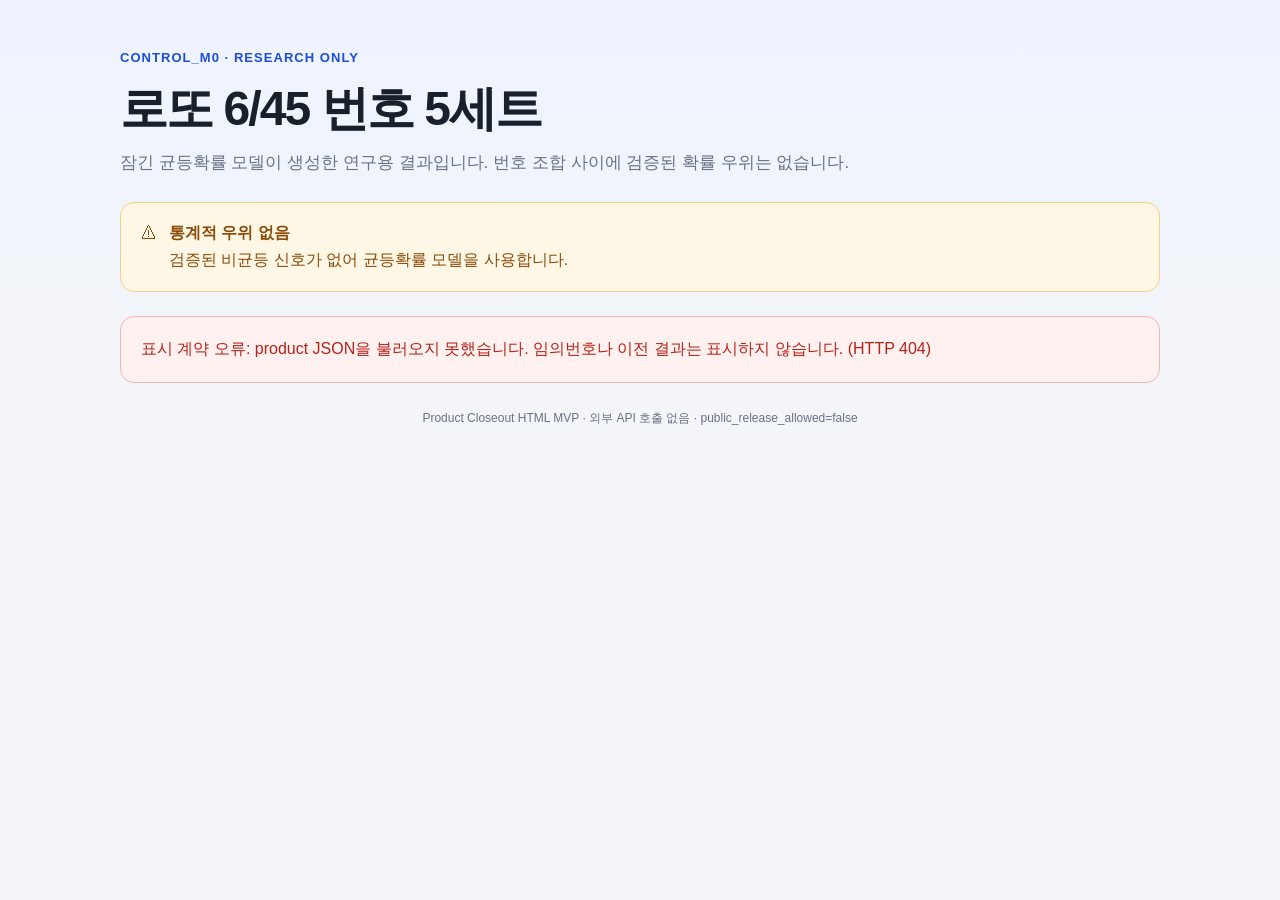
==== public/index.html @ 9304e56a "Add C3 HTML MVP" ====
<!doctype html>
<html lang="ko">
<head>
  <meta charset="utf-8">
  <meta name="viewport" content="width=device-width, initial-scale=1">
  <title>로또 6/45 연구형 번호 생성기</title>
  <style>
    :root {
      color-scheme: light;
      --bg: #f3f5f8;
      --panel: #ffffff;
      --text: #18202b;
      --muted: #687384;
      --line: #dfe4eb;
      --accent: #1d4ed8;
      --accent-soft: #e8efff;
      --warn: #8a4b08;
      --warn-bg: #fff7e6;
      --danger: #b42318;
      --danger-bg: #fff1f0;
      --radius: 18px;
      --shadow: 0 18px 50px rgba(20, 29, 43, 0.08);
    }

    * { box-sizing: border-box; }

    body {
      margin: 0;
      min-height: 100vh;
      background: linear-gradient(180deg, #eef3ff 0, var(--bg) 360px);
      color: var(--text);
      font-family: -apple-system, BlinkMacSystemFont, "Segoe UI", "Noto Sans KR", sans-serif;
      line-height: 1.55;
    }

    main {
      width: min(1040px, calc(100% - 32px));
      margin: 0 auto;
      padding: 48px 0 64px;
    }

    .hero {
      display: grid;
      gap: 14px;
      margin-bottom: 26px;
    }

    .eyebrow {
      margin: 0;
      color: var(--accent);
      font-size: 13px;
      font-weight: 800;
      letter-spacing: 0.08em;
      text-transform: uppercase;
    }

    h1 {
      margin: 0;
      font-size: clamp(30px, 5vw, 48px);
      line-height: 1.12;
      letter-spacing: -0.04em;
    }

    .hero-copy {
      max-width: 760px;
      margin: 0;
      color: var(--muted);
      font-size: 17px;
    }

    .status-banner {
      display: flex;
      align-items: flex-start;
      gap: 12px;
      margin: 24px 0;
      padding: 18px 20px;
      border: 1px solid #f1d18d;
      border-radius: 14px;
      background: var(--warn-bg);
      color: var(--warn);
    }

    .status-banner strong { display: block; margin-bottom: 2px; }

    .panel {
      margin-top: 18px;
      padding: clamp(20px, 4vw, 32px);
      border: 1px solid rgba(207, 215, 225, 0.9);
      border-radius: var(--radius);
      background: var(--panel);
      box-shadow: var(--shadow);
    }

    .panel-head {
      display: flex;
      justify-content: space-between;
      align-items: flex-end;
      gap: 16px;
      margin-bottom: 22px;
    }

    .panel-head h2 {
      margin: 0;
      font-size: 22px;
      letter-spacing: -0.025em;
    }

    .target {
      color: var(--muted);
      font-size: 14px;
      white-space: nowrap;
    }

    .sets {
      display: grid;
      gap: 12px;
    }

    .set-row {
      display: grid;
      grid-template-columns: 48px 1fr;
      align-items: center;
      gap: 16px;
      padding: 18px;
      border: 1px solid var(--line);
      border-radius: 14px;
      background: #fbfcfe;
    }

    .rank {
      display: grid;
      place-items: center;
      width: 44px;
      height: 44px;
      border-radius: 12px;
      background: var(--accent-soft);
      color: var(--accent);
      font-size: 14px;
      font-weight: 800;
    }

    .balls {
      display: flex;
      flex-wrap: wrap;
      gap: 10px;
    }

    .ball {
      display: inline-grid;
      place-items: center;
      width: 44px;
      height: 44px;
      border: 1px solid #ced6e2;
      border-radius: 50%;
      background: #fff;
      font-size: 16px;
      font-weight: 800;
      font-variant-numeric: tabular-nums;
    }

    .meta-grid {
      display: grid;
      grid-template-columns: repeat(2, minmax(0, 1fr));
      gap: 12px;
    }

    .meta-item {
      padding: 16px;
      border: 1px solid var(--line);
      border-radius: 12px;
      background: #fbfcfe;
    }

    .meta-label {
      display: block;
      margin-bottom: 5px;
      color: var(--muted);
      font-size: 12px;
      font-weight: 700;
    }

    .meta-value {
      display: block;
      overflow-wrap: anywhere;
      font-size: 14px;
      font-weight: 700;
    }

    .hash {
      font-family: ui-monospace, SFMono-Regular, Menlo, Consolas, monospace;
      font-size: 12px;
      font-weight: 600;
    }

    .disclaimer {
      margin-top: 18px;
      padding: 18px;
      border-radius: 14px;
      background: #f6f7f9;
      color: #555f6d;
      font-size: 14px;
    }

    .error {
      padding: 20px;
      border: 1px solid #f2b8b5;
      border-radius: 14px;
      background: var(--danger-bg);
      color: var(--danger);
    }

    .hidden { display: none !important; }

    footer {
      margin-top: 26px;
      color: var(--muted);
      font-size: 12px;
      text-align: center;
    }

    @media (max-width: 680px) {
      main { width: min(100% - 20px, 1040px); padding-top: 28px; }
      .panel-head { align-items: flex-start; flex-direction: column; }
      .set-row { grid-template-columns: 38px 1fr; gap: 10px; padding: 14px; }
      .rank { width: 36px; height: 36px; border-radius: 10px; }
      .ball { width: 38px; height: 38px; font-size: 15px; }
      .balls { gap: 7px; }
      .meta-grid { grid-template-columns: 1fr; }
    }
  </style>
</head>
<body>
  <main>
    <header class="hero">
      <p class="eyebrow">CONTROL_M0 · Research Only</p>
      <h1>로또 6/45 번호 5세트</h1>
      <p class="hero-copy">잠긴 균등확률 모델이 생성한 연구용 결과입니다. 번호 조합 사이에 검증된 확률 우위는 없습니다.</p>
    </header>

    <section class="status-banner" aria-label="통계적 우위 고지">
      <div aria-hidden="true">⚠</div>
      <div>
        <strong>통계적 우위 없음</strong>
        검증된 비균등 신호가 없어 균등확률 모델을 사용합니다.
      </div>
    </section>

    <div id="error" class="error hidden" role="alert"></div>

    <section id="content" class="hidden">
      <div class="panel">
        <div class="panel-head">
          <h2>생성된 후보세트</h2>
          <span id="target" class="target"></span>
        </div>
        <div id="sets" class="sets" aria-live="polite"></div>
      </div>

      <div class="panel">
        <div class="panel-head">
          <h2>결과 정보</h2>
        </div>
        <div class="meta-grid">
          <div class="meta-item"><span class="meta-label">모델 / 계약</span><span id="model" class="meta-value"></span></div>
          <div class="meta-item"><span class="meta-label">데이터 범위</span><span id="data-range" class="meta-value">1~1230회</span></div>
          <div class="meta-item"><span class="meta-label">데이터 상태</span><span id="data-status" class="meta-value">내부 자동검사 완료 (auto_checked)</span></div>
          <div class="meta-item"><span class="meta-label">공식 전수 대조 잠금</span><span class="meta-value">미완료 (officially_locked=false)</span></div>
          <div class="meta-item"><span class="meta-label">생성시각</span><span id="generated-at" class="meta-value"></span></div>
          <div class="meta-item"><span class="meta-label">적용 사유</span><span id="reason" class="meta-value"></span></div>
          <div class="meta-item" style="grid-column: 1 / -1"><span class="meta-label">Prediction Hash</span><span id="prediction-hash" class="meta-value hash"></span></div>
        </div>
        <div class="disclaimer">
          이 결과는 연구용 번호 생성 결과이며 당첨번호를 예측하거나 당첨확률 향상을 보장하지 않습니다. 공식 전수 대조 잠금과 prospective validation은 완료되지 않았습니다.
        </div>
      </div>
    </section>

    <footer>Product Closeout HTML MVP · 외부 API 호출 없음 · public_release_allowed=false</footer>
  </main>

  <script>
    "use strict";

    const EXPECTED_REASON = "no_validated_nonuniform_signal";
    const EXPECTED_WEIGHTS = { M0: 1, M1: 0, M2: 0, M3: 0, M4: 0 };

    function fail(message) {
      document.getElementById("content").classList.add("hidden");
      const error = document.getElementById("error");
      error.textContent = `표시 계약 오류: ${message}`;
      error.classList.remove("hidden");
      throw new Error(message);
    }

    function validate(payload) {
      if (!payload || typeof payload !== "object") fail("product JSON이 없습니다.");
      if (payload.final_distribution !== "M0_ONLY") fail("M0_ONLY 분포가 아닙니다.");
      if (payload.statistical_edge !== false) fail("statistical_edge가 false가 아닙니다.");
      if (payload.reason !== EXPECTED_REASON) fail("고정 사유가 일치하지 않습니다.");
      if (payload.research_only !== true || payload.public_release_allowed !== false) fail("연구용 공개 제한이 일치하지 않습니다.");

      for (const [key, value] of Object.entries(EXPECTED_WEIGHTS)) {
        if (payload.product_weights?.[key] !== value) fail(`제품 가중치 ${key}가 잠금값과 다릅니다.`);
      }

      const sets = payload.candidate_sets;
      if (!Array.isArray(sets) || sets.length !== 5) fail("후보세트가 정확히 5개가 아닙니다.");
      const identities = new Set();
      for (const item of sets) {
        if (!Array.isArray(item.numbers) || item.numbers.length !== 6) fail("각 후보세트는 정확히 6개 번호여야 합니다.");
        if (item.lift_vs_uniform !== 1) fail("균등확률 lift가 1.0이 아닙니다.");
        const sorted = [...item.numbers].sort((a, b) => a - b);
        if (item.numbers.some((number, index) => number !== sorted[index])) fail("번호가 오름차순이 아닙니다.");
        if (new Set(item.numbers).size !== 6) fail("세트 내부에 중복번호가 있습니다.");
        if (item.numbers.some(number => !Number.isInteger(number) || number < 1 || number > 45)) fail("번호 범위가 1~45가 아닙니다.");
        const identity = item.numbers.join("-");
        if (identities.has(identity)) fail("후보세트가 중복됩니다.");
        identities.add(identity);
      }
      if (!payload.hashes?.prediction_hash) fail("prediction hash가 없습니다.");
      if (!payload.versions?.data_version || !payload.versions?.model_version) fail("버전 정보가 없습니다.");
      return payload;
    }

    function render(payload) {
      document.getElementById("target").textContent = `대상 ${payload.target_draw_no}회 · 입력 ${payload.input_last_draw}회까지`;
      document.getElementById("model").textContent = `${payload.versions.model_version} / ${payload.contract_version}`;
      document.getElementById("generated-at").textContent = payload.generated_at;
      document.getElementById("reason").textContent = payload.reason;
      document.getElementById("prediction-hash").textContent = payload.hashes.prediction_hash;

      const sets = document.getElementById("sets");
      sets.replaceChildren();
      for (const item of payload.candidate_sets) {
        const row = document.createElement("article");
        row.className = "set-row";
        const rank = document.createElement("div");
        rank.className = "rank";
        rank.textContent = `${item.rank}세트`;
        const balls = document.createElement("div");
        balls.className = "balls";
        for (const number of item.numbers) {
          const ball = document.createElement("span");
          ball.className = "ball";
          ball.textContent = String(number);
          balls.appendChild(ball);
        }
        row.append(rank, balls);
        sets.appendChild(row);
      }
      document.getElementById("content").classList.remove("hidden");
    }

    fetch("./product-prediction.json", { cache: "no-store" })
      .then(response => {
        if (!response.ok) throw new Error(`HTTP ${response.status}`);
        return response.json();
      })
      .then(validate)
      .then(render)
      .catch(error => {
        if (!document.getElementById("error").classList.contains("hidden")) return;
        fail(`product JSON을 불러오지 못했습니다. 임의번호나 이전 결과는 표시하지 않습니다. (${error.message})`);
      });
  </script>
</body>
</html>
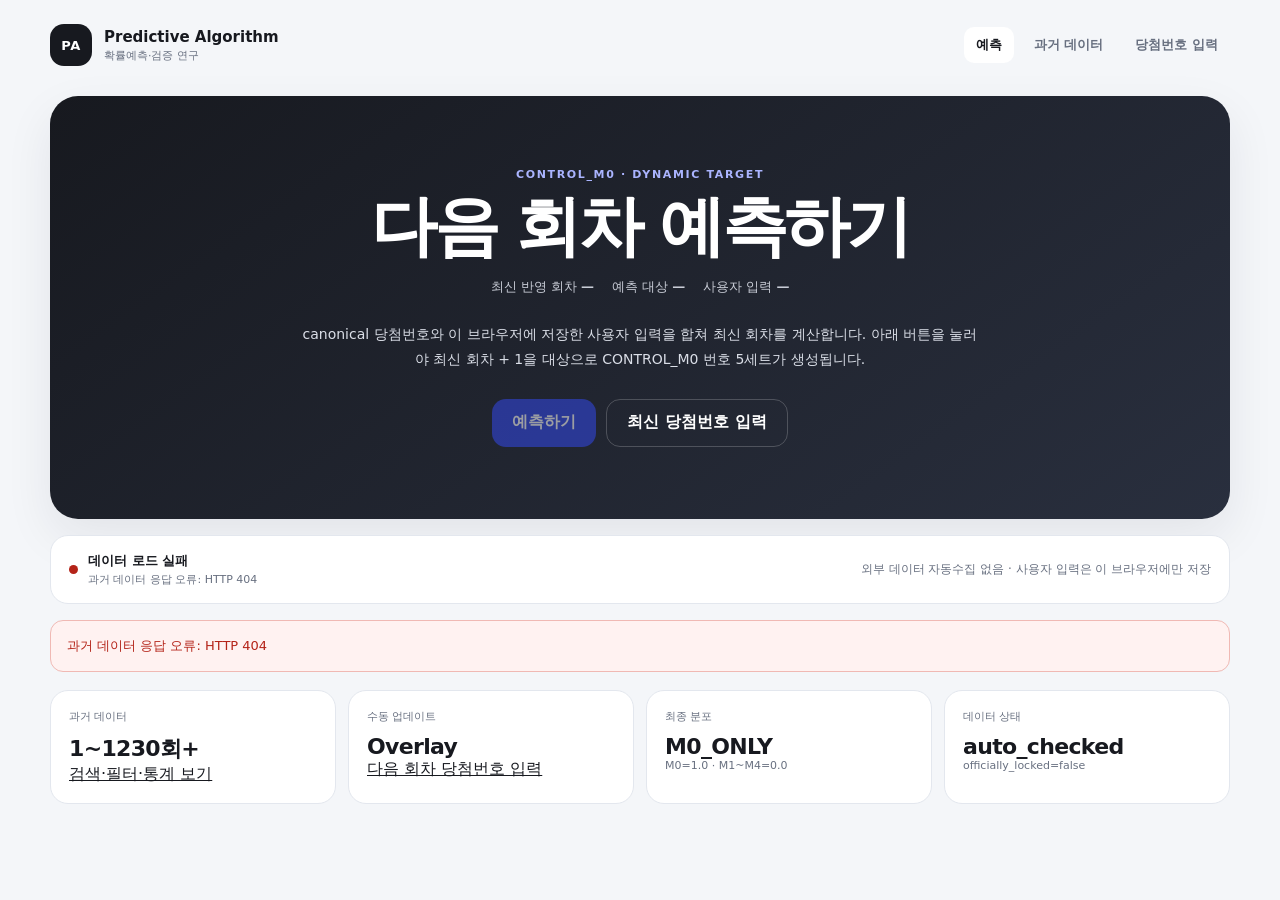
==== commit d55e00ed: "Restore full home and click-to-predict flow" ====
--- a/public/index.html
+++ b/public/index.html
@@ -3,365 +3,79 @@
 <head>
   <meta charset="utf-8">
   <meta name="viewport" content="width=device-width, initial-scale=1">
-  <title>로또 6/45 연구형 번호 생성기</title>
-  <style>
-    :root {
-      color-scheme: light;
-      --bg: #f3f5f8;
-      --panel: #ffffff;
-      --text: #18202b;
-      --muted: #687384;
-      --line: #dfe4eb;
-      --accent: #1d4ed8;
-      --accent-soft: #e8efff;
-      --warn: #8a4b08;
-      --warn-bg: #fff7e6;
-      --danger: #b42318;
-      --danger-bg: #fff1f0;
-      --radius: 18px;
-      --shadow: 0 18px 50px rgba(20, 29, 43, 0.08);
-    }
-
-    * { box-sizing: border-box; }
-
-    body {
-      margin: 0;
-      min-height: 100vh;
-      background: linear-gradient(180deg, #eef3ff 0, var(--bg) 360px);
-      color: var(--text);
-      font-family: -apple-system, BlinkMacSystemFont, "Segoe UI", "Noto Sans KR", sans-serif;
-      line-height: 1.55;
-    }
-
-    main {
-      width: min(1040px, calc(100% - 32px));
-      margin: 0 auto;
-      padding: 48px 0 64px;
-    }
-
-    .hero {
-      display: grid;
-      gap: 14px;
-      margin-bottom: 26px;
-    }
-
-    .eyebrow {
-      margin: 0;
-      color: var(--accent);
-      font-size: 13px;
-      font-weight: 800;
-      letter-spacing: 0.08em;
-      text-transform: uppercase;
-    }
-
-    h1 {
-      margin: 0;
-      font-size: clamp(30px, 5vw, 48px);
-      line-height: 1.12;
-      letter-spacing: -0.04em;
-    }
-
-    .hero-copy {
-      max-width: 760px;
-      margin: 0;
-      color: var(--muted);
-      font-size: 17px;
-    }
-
-    .status-banner {
-      display: flex;
-      align-items: flex-start;
-      gap: 12px;
-      margin: 24px 0;
-      padding: 18px 20px;
-      border: 1px solid #f1d18d;
-      border-radius: 14px;
-      background: var(--warn-bg);
-      color: var(--warn);
-    }
-
-    .status-banner strong { display: block; margin-bottom: 2px; }
-
-    .panel {
-      margin-top: 18px;
-      padding: clamp(20px, 4vw, 32px);
-      border: 1px solid rgba(207, 215, 225, 0.9);
-      border-radius: var(--radius);
-      background: var(--panel);
-      box-shadow: var(--shadow);
-    }
-
-    .panel-head {
-      display: flex;
-      justify-content: space-between;
-      align-items: flex-end;
-      gap: 16px;
-      margin-bottom: 22px;
-    }
-
-    .panel-head h2 {
-      margin: 0;
-      font-size: 22px;
-      letter-spacing: -0.025em;
-    }
-
-    .target {
-      color: var(--muted);
-      font-size: 14px;
-      white-space: nowrap;
-    }
-
-    .sets {
-      display: grid;
-      gap: 12px;
-    }
-
-    .set-row {
-      display: grid;
-      grid-template-columns: 48px 1fr;
-      align-items: center;
-      gap: 16px;
-      padding: 18px;
-      border: 1px solid var(--line);
-      border-radius: 14px;
-      background: #fbfcfe;
-    }
-
-    .rank {
-      display: grid;
-      place-items: center;
-      width: 44px;
-      height: 44px;
-      border-radius: 12px;
-      background: var(--accent-soft);
-      color: var(--accent);
-      font-size: 14px;
-      font-weight: 800;
-    }
-
-    .balls {
-      display: flex;
-      flex-wrap: wrap;
-      gap: 10px;
-    }
-
-    .ball {
-      display: inline-grid;
-      place-items: center;
-      width: 44px;
-      height: 44px;
-      border: 1px solid #ced6e2;
-      border-radius: 50%;
-      background: #fff;
-      font-size: 16px;
-      font-weight: 800;
-      font-variant-numeric: tabular-nums;
-    }
-
-    .meta-grid {
-      display: grid;
-      grid-template-columns: repeat(2, minmax(0, 1fr));
-      gap: 12px;
-    }
-
-    .meta-item {
-      padding: 16px;
-      border: 1px solid var(--line);
-      border-radius: 12px;
-      background: #fbfcfe;
-    }
-
-    .meta-label {
-      display: block;
-      margin-bottom: 5px;
-      color: var(--muted);
-      font-size: 12px;
-      font-weight: 700;
-    }
-
-    .meta-value {
-      display: block;
-      overflow-wrap: anywhere;
-      font-size: 14px;
-      font-weight: 700;
-    }
-
-    .hash {
-      font-family: ui-monospace, SFMono-Regular, Menlo, Consolas, monospace;
-      font-size: 12px;
-      font-weight: 600;
-    }
-
-    .disclaimer {
-      margin-top: 18px;
-      padding: 18px;
-      border-radius: 14px;
-      background: #f6f7f9;
-      color: #555f6d;
-      font-size: 14px;
-    }
-
-    .error {
-      padding: 20px;
-      border: 1px solid #f2b8b5;
-      border-radius: 14px;
-      background: var(--danger-bg);
-      color: var(--danger);
-    }
-
-    .hidden { display: none !important; }
-
-    footer {
-      margin-top: 26px;
-      color: var(--muted);
-      font-size: 12px;
-      text-align: center;
-    }
-
-    @media (max-width: 680px) {
-      main { width: min(100% - 20px, 1040px); padding-top: 28px; }
-      .panel-head { align-items: flex-start; flex-direction: column; }
-      .set-row { grid-template-columns: 38px 1fr; gap: 10px; padding: 14px; }
-      .rank { width: 36px; height: 36px; border-radius: 10px; }
-      .ball { width: 38px; height: 38px; font-size: 15px; }
-      .balls { gap: 7px; }
-      .meta-grid { grid-template-columns: 1fr; }
-    }
-  </style>
+  <meta name="description" content="로또 6/45 CONTROL_M0 연구형 번호 생성기">
+  <title>Predictive Algorithm</title>
+  <link rel="stylesheet" href="./assets/css/app.css">
 </head>
 <body>
-  <main>
-    <header class="hero">
-      <p class="eyebrow">CONTROL_M0 · Research Only</p>
-      <h1>로또 6/45 번호 5세트</h1>
-      <p class="hero-copy">잠긴 균등확률 모델이 생성한 연구용 결과입니다. 번호 조합 사이에 검증된 확률 우위는 없습니다.</p>
+  <main class="shell">
+    <header class="topbar">
+      <a class="brand" href="./index.html" aria-label="Predictive Algorithm 홈">
+        <span class="brand-mark">PA</span>
+        <span><strong>Predictive Algorithm</strong><small>확률예측·검증 연구</small></span>
+      </a>
+      <nav class="nav" aria-label="주요 메뉴">
+        <a href="./index.html" aria-current="page">예측</a>
+        <a href="./archive.html">과거 데이터</a>
+        <a href="./update.html">당첨번호 입력</a>
+      </nav>
     </header>
 
-    <section class="status-banner" aria-label="통계적 우위 고지">
-      <div aria-hidden="true">⚠</div>
-      <div>
-        <strong>통계적 우위 없음</strong>
-        검증된 비균등 신호가 없어 균등확률 모델을 사용합니다.
+    <section class="hero-card" aria-labelledby="hero-title">
+      <p class="eyebrow">CONTROL_M0 · DYNAMIC TARGET</p>
+      <h1 id="hero-title">다음 회차 예측하기</h1>
+      <div class="hero-meta">
+        <span>최신 반영 회차 <strong id="latest-draw">—</strong></span>
+        <span>예측 대상 <strong id="target-draw">—</strong></span>
+        <span>사용자 입력 <strong id="overlay-count">—</strong></span>
+      </div>
+      <p class="hero-copy">
+        canonical 당첨번호와 이 브라우저에 저장한 사용자 입력을 합쳐 최신 회차를 계산합니다.
+        아래 버튼을 눌러야 최신 회차 + 1을 대상으로 CONTROL_M0 번호 5세트가 생성됩니다.
+      </p>
+      <div class="hero-actions">
+        <button class="primary-button" id="predict-button" type="button" disabled>예측하기</button>
+        <a class="secondary-button" href="./update.html">최신 당첨번호 입력</a>
       </div>
     </section>
 
-    <div id="error" class="error hidden" role="alert"></div>
+    <section class="status-strip" id="app-status" aria-live="polite">
+      <div class="status-main">
+        <span class="status-dot"></span>
+        <div class="status-copy"><strong id="status-title">준비 중</strong><span id="status-detail">데이터를 확인하고 있습니다.</span></div>
+      </div>
+      <div class="status-side">외부 데이터 자동수집 없음 · 사용자 입력은 이 브라우저에만 저장</div>
+    </section>
 
-    <section id="content" class="hidden">
-      <div class="panel">
-        <div class="panel-head">
-          <h2>생성된 후보세트</h2>
-          <span id="target" class="target"></span>
-        </div>
-        <div id="sets" class="sets" aria-live="polite"></div>
+    <div class="error-box hidden" id="prediction-error" role="alert"></div>
+
+    <section class="panel hidden" id="result-panel" aria-labelledby="result-title">
+      <div class="panel-head">
+        <div><p class="eyebrow">GENERATED ON CLICK</p><h2 id="result-title">CONTROL_M0 후보세트</h2><p id="result-target"></p></div>
+        <span class="panel-label">통계적 우위 없음</span>
       </div>
-
-      <div class="panel">
-        <div class="panel-head">
-          <h2>결과 정보</h2>
-        </div>
-        <div class="meta-grid">
-          <div class="meta-item"><span class="meta-label">모델 / 계약</span><span id="model" class="meta-value"></span></div>
-          <div class="meta-item"><span class="meta-label">데이터 범위</span><span id="data-range" class="meta-value">1~1230회</span></div>
-          <div class="meta-item"><span class="meta-label">데이터 상태</span><span id="data-status" class="meta-value">내부 자동검사 완료 (auto_checked)</span></div>
-          <div class="meta-item"><span class="meta-label">공식 전수 대조 잠금</span><span class="meta-value">미완료 (officially_locked=false)</span></div>
-          <div class="meta-item"><span class="meta-label">생성시각</span><span id="generated-at" class="meta-value"></span></div>
-          <div class="meta-item"><span class="meta-label">적용 사유</span><span id="reason" class="meta-value"></span></div>
-          <div class="meta-item" style="grid-column: 1 / -1"><span class="meta-label">Prediction Hash</span><span id="prediction-hash" class="meta-value hash"></span></div>
-        </div>
-        <div class="disclaimer">
-          이 결과는 연구용 번호 생성 결과이며 당첨번호를 예측하거나 당첨확률 향상을 보장하지 않습니다. 공식 전수 대조 잠금과 prospective validation은 완료되지 않았습니다.
-        </div>
+      <div class="result-grid" id="result-sets"></div>
+      <div class="meta-grid">
+        <div class="meta-item"><span>생성시각</span><strong id="result-generated-at"></strong></div>
+        <div class="meta-item"><span>적용 사유</span><strong id="result-reason"></strong></div>
+        <div class="meta-item"><span>Seed</span><strong class="hash" id="result-seed"></strong></div>
+        <div class="meta-item"><span>Effective Data Hash</span><strong class="hash" id="result-data-hash"></strong></div>
+        <div class="meta-item" style="grid-column:1/-1"><span>Prediction Hash</span><strong class="hash" id="result-hash"></strong></div>
+      </div>
+      <div class="notice">
+        이 결과는 균등확률 CONTROL_M0의 연구용 번호 생성 결과입니다. 당첨번호 예측 또는 당첨확률 향상을 보장하지 않습니다.
+        사용자 입력 회차는 공식 검증 데이터가 아니며 canonical 1~1230회 원본을 변경하지 않습니다.
       </div>
     </section>
 
-    <footer>Product Closeout HTML MVP · 외부 API 호출 없음 · public_release_allowed=false</footer>
+    <section class="summary-grid" style="margin-top:18px" aria-label="제품 기능">
+      <article class="summary-card"><span>과거 데이터</span><strong>1~1230회+</strong><a href="./archive.html">검색·필터·통계 보기</a></article>
+      <article class="summary-card"><span>수동 업데이트</span><strong>Overlay</strong><a href="./update.html">다음 회차 당첨번호 입력</a></article>
+      <article class="summary-card"><span>최종 분포</span><strong>M0_ONLY</strong><span>M0=1.0 · M1~M4=0.0</span></article>
+      <article class="summary-card"><span>데이터 상태</span><strong>auto_checked</strong><span>officially_locked=false</span></article>
+    </section>
   </main>
-
-  <script>
-    "use strict";
-
-    const EXPECTED_REASON = "no_validated_nonuniform_signal";
-    const EXPECTED_WEIGHTS = { M0: 1, M1: 0, M2: 0, M3: 0, M4: 0 };
-
-    function fail(message) {
-      document.getElementById("content").classList.add("hidden");
-      const error = document.getElementById("error");
-      error.textContent = `표시 계약 오류: ${message}`;
-      error.classList.remove("hidden");
-      throw new Error(message);
-    }
-
-    function validate(payload) {
-      if (!payload || typeof payload !== "object") fail("product JSON이 없습니다.");
-      if (payload.final_distribution !== "M0_ONLY") fail("M0_ONLY 분포가 아닙니다.");
-      if (payload.statistical_edge !== false) fail("statistical_edge가 false가 아닙니다.");
-      if (payload.reason !== EXPECTED_REASON) fail("고정 사유가 일치하지 않습니다.");
-      if (payload.research_only !== true || payload.public_release_allowed !== false) fail("연구용 공개 제한이 일치하지 않습니다.");
-
-      for (const [key, value] of Object.entries(EXPECTED_WEIGHTS)) {
-        if (payload.product_weights?.[key] !== value) fail(`제품 가중치 ${key}가 잠금값과 다릅니다.`);
-      }
-
-      const sets = payload.candidate_sets;
-      if (!Array.isArray(sets) || sets.length !== 5) fail("후보세트가 정확히 5개가 아닙니다.");
-      const identities = new Set();
-      for (const item of sets) {
-        if (!Array.isArray(item.numbers) || item.numbers.length !== 6) fail("각 후보세트는 정확히 6개 번호여야 합니다.");
-        if (item.lift_vs_uniform !== 1) fail("균등확률 lift가 1.0이 아닙니다.");
-        const sorted = [...item.numbers].sort((a, b) => a - b);
-        if (item.numbers.some((number, index) => number !== sorted[index])) fail("번호가 오름차순이 아닙니다.");
-        if (new Set(item.numbers).size !== 6) fail("세트 내부에 중복번호가 있습니다.");
-        if (item.numbers.some(number => !Number.isInteger(number) || number < 1 || number > 45)) fail("번호 범위가 1~45가 아닙니다.");
-        const identity = item.numbers.join("-");
-        if (identities.has(identity)) fail("후보세트가 중복됩니다.");
-        identities.add(identity);
-      }
-      if (!payload.hashes?.prediction_hash) fail("prediction hash가 없습니다.");
-      if (!payload.versions?.data_version || !payload.versions?.model_version) fail("버전 정보가 없습니다.");
-      return payload;
-    }
-
-    function render(payload) {
-      document.getElementById("target").textContent = `대상 ${payload.target_draw_no}회 · 입력 ${payload.input_last_draw}회까지`;
-      document.getElementById("model").textContent = `${payload.versions.model_version} / ${payload.contract_version}`;
-      document.getElementById("generated-at").textContent = payload.generated_at;
-      document.getElementById("reason").textContent = payload.reason;
-      document.getElementById("prediction-hash").textContent = payload.hashes.prediction_hash;
-
-      const sets = document.getElementById("sets");
-      sets.replaceChildren();
-      for (const item of payload.candidate_sets) {
-        const row = document.createElement("article");
-        row.className = "set-row";
-        const rank = document.createElement("div");
-        rank.className = "rank";
-        rank.textContent = `${item.rank}세트`;
-        const balls = document.createElement("div");
-        balls.className = "balls";
-        for (const number of item.numbers) {
-          const ball = document.createElement("span");
-          ball.className = "ball";
-          ball.textContent = String(number);
-          balls.appendChild(ball);
-        }
-        row.append(rank, balls);
-        sets.appendChild(row);
-      }
-      document.getElementById("content").classList.remove("hidden");
-    }
-
-    fetch("./product-prediction.json", { cache: "no-store" })
-      .then(response => {
-        if (!response.ok) throw new Error(`HTTP ${response.status}`);
-        return response.json();
-      })
-      .then(validate)
-      .then(render)
-      .catch(error => {
-        if (!document.getElementById("error").classList.contains("hidden")) return;
-        fail(`product JSON을 불러오지 못했습니다. 임의번호나 이전 결과는 표시하지 않습니다. (${error.message})`);
-      });
-  </script>
+  <script src="./assets/js/data-store.js"></script>
+  <script src="./assets/js/home.js"></script>
 </body>
 </html>
--- a/public/assets/css/app.css
+++ b/public/assets/css/app.css
@@ -0,0 +1,187 @@
+:root {
+  color-scheme: light;
+  --ink: #17191f;
+  --muted: #687080;
+  --line: #e3e7ee;
+  --surface: #ffffff;
+  --surface-soft: #f4f6f9;
+  --accent: #3348e8;
+  --accent-dark: #2434bd;
+  --success: #167b52;
+  --warning: #956000;
+  --danger: #b42318;
+  --shadow: 0 18px 48px rgba(26, 31, 47, 0.08);
+  --radius-lg: 28px;
+  --radius-md: 18px;
+  --radius-sm: 12px;
+  --ball-yellow: #f4c84b;
+  --ball-blue: #5ba2e6;
+  --ball-red: #ef6767;
+  --ball-gray: #8e96a3;
+  --ball-green: #55ae72;
+}
+
+* { box-sizing: border-box; }
+html { font-family: Pretendard, "Noto Sans KR", system-ui, -apple-system, BlinkMacSystemFont, "Segoe UI", sans-serif; background: var(--surface-soft); color: var(--ink); }
+body { margin: 0; min-width: 320px; }
+a { color: inherit; }
+button, input, select { font: inherit; }
+button, a { -webkit-tap-highlight-color: transparent; }
+button { cursor: pointer; }
+.hidden { display: none !important; }
+
+.shell { width: min(1180px, calc(100% - 32px)); margin: 0 auto; padding: 24px 0 72px; }
+.topbar { display: flex; align-items: center; justify-content: space-between; gap: 20px; margin-bottom: 30px; }
+.brand { display: inline-flex; align-items: center; gap: 12px; text-decoration: none; }
+.brand-mark { display: grid; place-items: center; width: 42px; height: 42px; border-radius: 14px; background: var(--ink); color: white; font-weight: 900; font-size: 13px; letter-spacing: .04em; }
+.brand strong, .brand small { display: block; }
+.brand strong { font-size: 15px; }
+.brand small { margin-top: 2px; color: var(--muted); font-size: 11px; }
+.nav { display: flex; align-items: center; gap: 8px; }
+.nav a { padding: 9px 12px; border-radius: 10px; color: var(--muted); font-size: 13px; font-weight: 800; text-decoration: none; }
+.nav a:hover, .nav a[aria-current="page"] { background: white; color: var(--ink); }
+
+.hero-card { padding: clamp(30px, 6vw, 72px); border-radius: var(--radius-lg); background: linear-gradient(145deg, #17191f 0%, #292f3e 100%); color: white; box-shadow: var(--shadow); text-align: center; }
+.eyebrow { margin: 0 0 10px; color: var(--accent); font-size: 11px; font-weight: 900; letter-spacing: .15em; text-transform: uppercase; }
+.hero-card .eyebrow { color: #aab4ff; }
+.hero-card h1 { margin: 0; font-size: clamp(34px, 7vw, 66px); letter-spacing: -.055em; line-height: 1.08; }
+.hero-meta { display: flex; justify-content: center; flex-wrap: wrap; gap: 8px 18px; margin: 16px 0 0; color: #c8ccd6; font-size: 13px; }
+.hero-copy { max-width: 680px; margin: 26px auto; color: #dadee7; line-height: 1.8; font-size: 14px; }
+.hero-actions { display: flex; justify-content: center; flex-wrap: wrap; gap: 10px; }
+
+.primary-button, .secondary-button, .ghost-button, .danger-button, .load-more { min-height: 48px; padding: 0 20px; border-radius: 14px; font-weight: 900; transition: transform .16s ease, opacity .16s ease, background .16s ease; }
+.primary-button { border: 0; background: var(--accent); color: white; }
+.primary-button:hover:not(:disabled) { transform: translateY(-2px); background: var(--accent-dark); }
+.primary-button:disabled { cursor: not-allowed; opacity: .55; }
+.secondary-button { display: inline-flex; align-items: center; justify-content: center; border: 1px solid rgba(255,255,255,.2); color: white; text-decoration: none; }
+.ghost-button { border: 1px solid var(--line); background: white; color: var(--ink); }
+.danger-button { border: 1px solid #f4c7c3; background: #fff3f2; color: var(--danger); }
+
+.status-strip { display: flex; justify-content: space-between; align-items: center; gap: 18px; margin-top: 16px; padding: 16px 18px; border: 1px solid var(--line); border-radius: var(--radius-md); background: white; }
+.status-main { display: flex; align-items: center; gap: 10px; }
+.status-dot { width: 9px; height: 9px; border-radius: 50%; background: #b8bdc7; }
+.status-strip.ready .status-dot { background: var(--success); }
+.status-strip.error .status-dot { background: var(--danger); }
+.status-copy strong { display: block; font-size: 13px; }
+.status-copy span { display: block; margin-top: 2px; color: var(--muted); font-size: 11px; }
+.status-side { color: var(--muted); font-size: 12px; text-align: right; }
+
+.panel { margin-top: 18px; padding: clamp(20px, 4vw, 30px); border: 1px solid var(--line); border-radius: var(--radius-lg); background: white; box-shadow: var(--shadow); }
+.panel-head { display: flex; justify-content: space-between; align-items: end; gap: 18px; margin-bottom: 18px; }
+.panel-head h2 { margin: 0; font-size: 23px; letter-spacing: -.03em; }
+.panel-head p { margin: 6px 0 0; color: var(--muted); font-size: 13px; }
+.panel-label { color: var(--muted); font-size: 12px; }
+
+.result-grid { display: grid; gap: 12px; }
+.result-row { display: grid; grid-template-columns: 58px minmax(0, 1fr); gap: 14px; align-items: center; padding: 16px; border: 1px solid var(--line); border-radius: 14px; background: #fafbfc; }
+.result-rank { display: grid; place-items: center; width: 48px; height: 48px; border-radius: 14px; background: #e9edff; color: var(--accent); font-size: 12px; font-weight: 900; }
+.ball-row { display: flex; flex-wrap: wrap; gap: 9px; }
+.lotto-ball { display: inline-grid; place-items: center; width: 42px; height: 42px; border-radius: 50%; color: white; font-size: 14px; font-weight: 900; box-shadow: inset 0 -3px 0 rgba(0,0,0,.09), 0 6px 13px rgba(25,29,40,.11); }
+.ball-yellow { background: var(--ball-yellow); color: #3b310e; }
+.ball-blue { background: var(--ball-blue); }
+.ball-red { background: var(--ball-red); }
+.ball-gray { background: var(--ball-gray); }
+.ball-green { background: var(--ball-green); }
+
+.meta-grid { display: grid; grid-template-columns: repeat(2, minmax(0,1fr)); gap: 10px; margin-top: 16px; }
+.meta-item { padding: 14px; border: 1px solid var(--line); border-radius: 12px; background: var(--surface-soft); }
+.meta-item span { display: block; color: var(--muted); font-size: 11px; font-weight: 800; }
+.meta-item strong { display: block; margin-top: 6px; overflow-wrap: anywhere; font-size: 13px; }
+.hash { font-family: ui-monospace, SFMono-Regular, Menlo, Consolas, monospace; }
+.notice { margin-top: 16px; padding: 15px; border-radius: 13px; background: #fff6df; color: var(--warning); font-size: 12px; line-height: 1.7; }
+.error-box { margin-top: 16px; padding: 16px; border: 1px solid #f0b9b4; border-radius: 13px; background: #fff2f1; color: var(--danger); font-size: 13px; }
+
+.page-header { display: flex; justify-content: space-between; align-items: end; gap: 24px; margin-bottom: 22px; }
+.page-header h1 { margin: 0; font-size: clamp(30px, 5vw, 48px); letter-spacing: -.045em; }
+.page-header p:not(.eyebrow) { margin: 10px 0 0; color: var(--muted); font-size: 14px; }
+.data-status { display: inline-flex; align-items: center; gap: 8px; flex: 0 0 auto; padding: 10px 14px; border: 1px solid var(--line); border-radius: 999px; background: white; color: var(--muted); font-size: 12px; font-weight: 800; }
+.data-status.ready .status-dot { background: var(--success); }
+.data-status.error .status-dot { background: var(--danger); }
+
+.summary-grid { display: grid; grid-template-columns: repeat(4, 1fr); gap: 12px; margin-bottom: 18px; }
+.summary-card { padding: 18px; border: 1px solid var(--line); border-radius: var(--radius-md); background: white; }
+.summary-card span { display: block; color: var(--muted); font-size: 11px; }
+.summary-card strong { display: block; margin-top: 10px; font-size: 22px; letter-spacing: -.03em; }
+.summary-card .summary-version { font-size: 13px; letter-spacing: 0; word-break: break-all; }
+
+.control-panel { display: grid; grid-template-columns: 2fr 1fr 1fr auto; gap: 12px; align-items: end; margin-bottom: 26px; padding: 18px; border: 1px solid var(--line); border-radius: var(--radius-md); background: white; }
+.field { display: grid; gap: 7px; }
+.field > span { color: var(--muted); font-size: 11px; font-weight: 900; }
+.field input, .field select { width: 100%; min-height: 46px; padding: 0 13px; border: 1px solid var(--line); border-radius: 12px; background: white; color: var(--ink); outline: none; }
+.field input:focus, .field select:focus { border-color: var(--accent); box-shadow: 0 0 0 3px rgba(51,72,232,.1); }
+
+.archive-layout { display: grid; grid-template-columns: minmax(0,1fr) 300px; gap: 22px; align-items: start; }
+.section-heading { display: flex; justify-content: space-between; align-items: end; margin-bottom: 14px; }
+.section-heading h2 { margin: 0; font-size: 22px; }
+.section-heading > span { color: var(--muted); font-size: 12px; }
+.draw-list { display: grid; gap: 12px; }
+.draw-card { padding: 19px; border: 1px solid var(--line); border-radius: var(--radius-md); background: white; box-shadow: 0 6px 22px rgba(26,31,47,.035); }
+.draw-card.user-overlay { border-color: #bdc7ff; background: #fbfbff; }
+.draw-card-head { display: flex; justify-content: space-between; gap: 16px; margin-bottom: 16px; }
+.draw-number { display: block; font-size: 18px; }
+.draw-date { display: block; margin-top: 4px; color: var(--muted); font-size: 12px; }
+.verification-badge { display: inline-flex; align-items: center; min-height: 26px; padding: 0 9px; border-radius: 999px; background: #fff4d8; color: var(--warning); font-size: 10px; font-weight: 900; }
+.verification-badge.overlay { background: #e9edff; color: var(--accent-dark); }
+.bonus-row { display: flex; align-items: center; gap: 12px; margin-top: 13px; }
+.bonus-row > span { color: var(--muted); font-size: 11px; font-weight: 900; }
+.bonus-row .lotto-ball { width: 34px; height: 34px; font-size: 12px; }
+.draw-details { margin-top: 16px; padding-top: 13px; border-top: 1px solid var(--line); }
+.draw-details summary { cursor: pointer; color: var(--muted); font-size: 12px; font-weight: 800; }
+.draw-details dl { display: grid; gap: 7px; margin: 12px 0 0; }
+.draw-details dl div { display: grid; grid-template-columns: 80px minmax(0,1fr); gap: 12px; }
+.draw-details dt { color: var(--muted); font-size: 11px; }
+.draw-details dd { margin: 0; font-size: 11px; overflow-wrap: anywhere; }
+.load-more { width: 100%; margin-top: 14px; border: 1px solid var(--line); background: white; color: var(--ink); }
+.statistics-panel { position: sticky; top: 18px; padding: 20px; border: 1px solid var(--line); border-radius: var(--radius-md); background: white; }
+.panel-notice { margin: 0 0 16px; padding: 12px; border-radius: 12px; background: var(--surface-soft); color: var(--muted); font-size: 11px; line-height: 1.6; }
+.frequency-grid { display: grid; gap: 7px; margin-top: 15px; }
+.frequency-item { display: grid; grid-template-columns: 28px minmax(0,1fr) 32px; align-items: center; gap: 8px; }
+.frequency-number { display: grid; place-items: center; width: 28px; height: 28px; border-radius: 50%; color: white; font-size: 10px; font-weight: 900; }
+.frequency-number.ball-yellow { color: #3b310e; }
+.frequency-track { height: 7px; overflow: hidden; border-radius: 999px; background: #eceef2; }
+.frequency-fill { height: 100%; border-radius: inherit; background: var(--accent); }
+.frequency-count { color: var(--muted); font-size: 10px; text-align: right; }
+.empty-state { padding: 34px 20px; border: 1px dashed var(--line); border-radius: var(--radius-md); text-align: center; color: var(--muted); background: white; }
+
+.form-panel { padding: clamp(20px, 4vw, 30px); border: 1px solid var(--line); border-radius: var(--radius-lg); background: white; box-shadow: var(--shadow); }
+.form-grid { display: grid; grid-template-columns: repeat(2, minmax(0,1fr)); gap: 14px; }
+.number-inputs { display: grid; grid-template-columns: repeat(6, minmax(0,1fr)); gap: 8px; }
+.number-inputs input { min-width: 0; text-align: center; }
+.form-actions { display: flex; flex-wrap: wrap; gap: 10px; margin-top: 18px; }
+.overlay-list { display: grid; gap: 10px; margin-top: 16px; }
+.overlay-row { display: flex; justify-content: space-between; align-items: center; gap: 16px; padding: 14px; border: 1px solid var(--line); border-radius: 13px; background: var(--surface-soft); }
+.overlay-row strong { display: block; font-size: 14px; }
+.overlay-row span { display: block; margin-top: 3px; color: var(--muted); font-size: 11px; }
+
+@media (max-width: 900px) {
+  .summary-grid { grid-template-columns: repeat(2, 1fr); }
+  .archive-layout { grid-template-columns: 1fr; }
+  .statistics-panel { position: static; }
+  .frequency-grid { grid-template-columns: repeat(2, 1fr); column-gap: 18px; }
+}
+
+@media (max-width: 680px) {
+  .shell { width: min(100% - 20px, 1180px); padding-top: 16px; }
+  .topbar { align-items: flex-start; }
+  .nav { flex-wrap: wrap; justify-content: flex-end; }
+  .status-strip, .page-header, .panel-head { align-items: flex-start; flex-direction: column; }
+  .status-side { text-align: left; }
+  .meta-grid, .form-grid { grid-template-columns: 1fr; }
+  .summary-grid { grid-template-columns: repeat(2, 1fr); }
+  .control-panel { grid-template-columns: 1fr 1fr; }
+  .control-panel .search-field { grid-column: 1 / -1; }
+  .number-inputs { grid-template-columns: repeat(3, 1fr); }
+  .result-row { grid-template-columns: 44px minmax(0,1fr); padding: 14px; }
+  .result-rank { width: 40px; height: 40px; }
+  .lotto-ball { width: 38px; height: 38px; }
+}
+
+@media (max-width: 430px) {
+  .nav a { padding: 7px 8px; font-size: 11px; }
+  .control-panel { grid-template-columns: 1fr; }
+  .control-panel .search-field { grid-column: auto; }
+  .summary-card { padding: 14px; }
+  .summary-card strong { font-size: 19px; }
+  .ball-row { gap: 7px; }
+  .lotto-ball { width: 35px; height: 35px; font-size: 13px; }
+}
